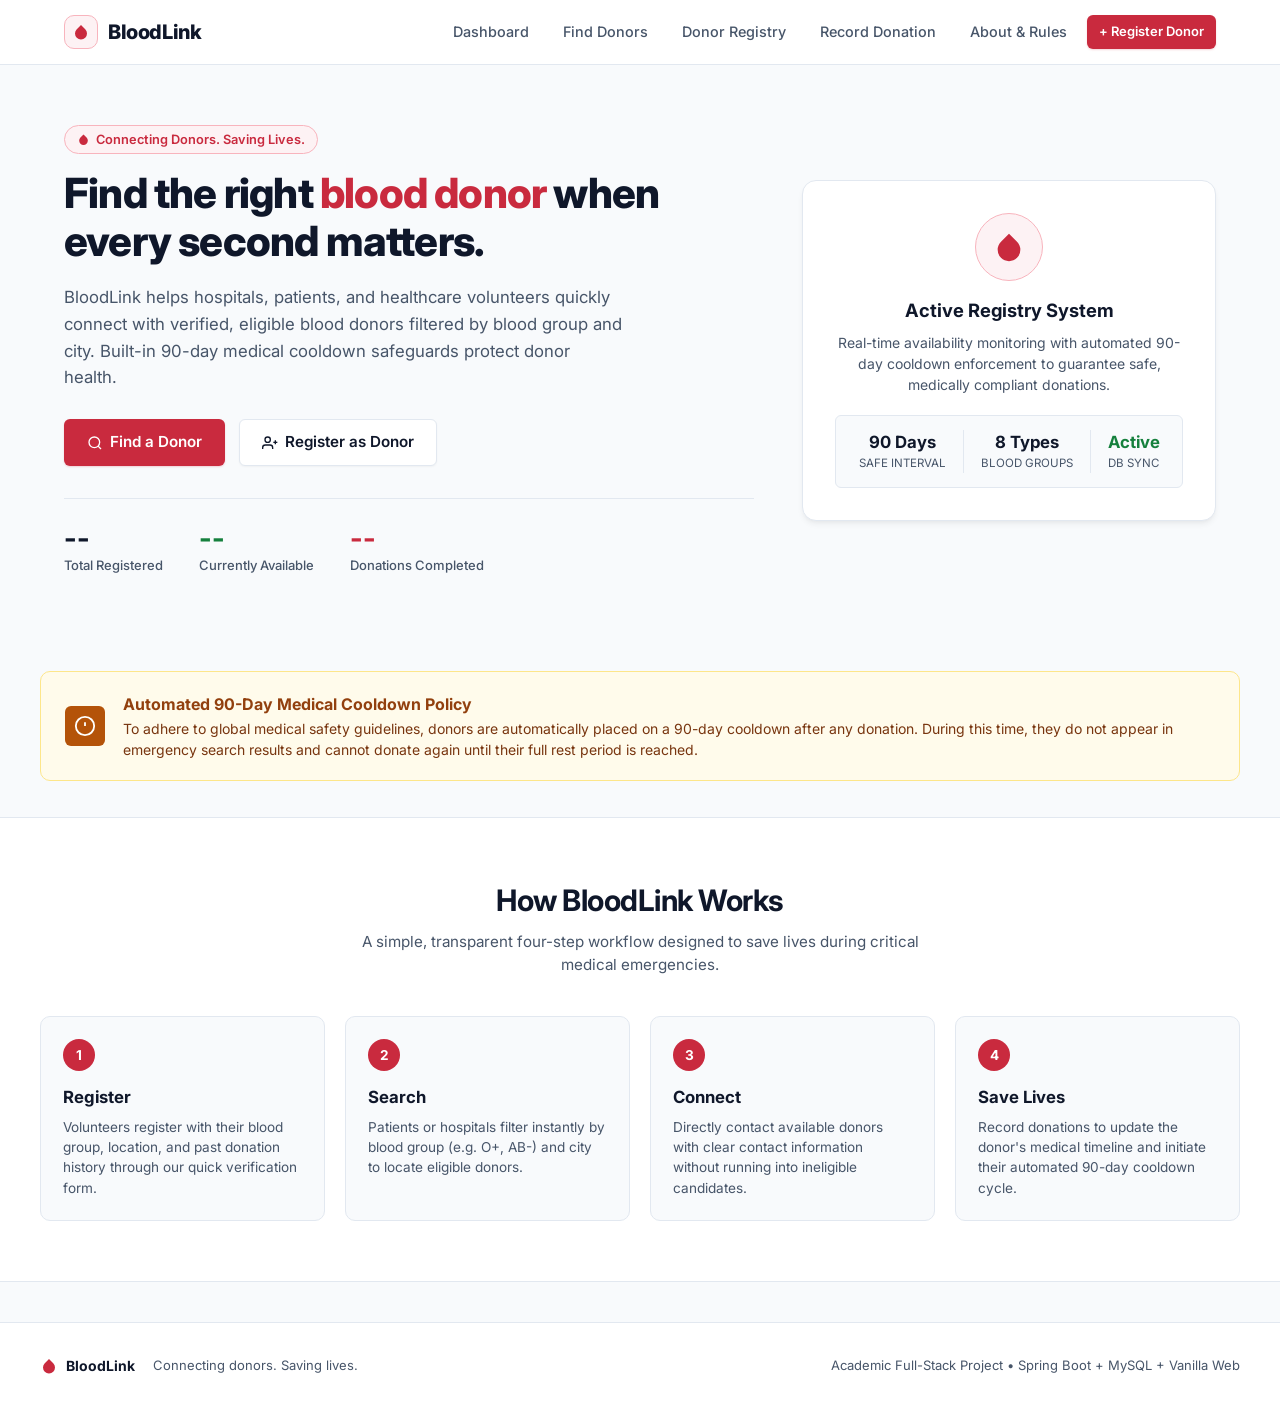
==== src/main/resources/static/index.html @ 557bdc2e "Initial BloodLink application" ====
<!DOCTYPE html>
<html lang="en">
<head>
    <meta charset="UTF-8">
    <meta name="viewport" content="width=device-width, initial-scale=1.0">
    <title>BloodLink — Blood Donor Registry and Search</title>
    <link rel="stylesheet" href="css/style.css">
    <link rel="icon" href="data:image/svg+xml,<svg xmlns='http://www.w3.org/2000/svg' viewBox='0 0 24 24' fill='%23C92A3E'><path d='M12 2.69l5.66 5.66a8 8 0 1 1-11.31 0z'/></svg>">
</head>
<body>

    <!-- Header Navigation -->
    <header class="site-header">
        <div class="site-nav">
            <a href="index.html" class="brand-logo" id="homeLink">
                <div class="brand-icon">
                    <svg viewBox="0 0 24 24"><path d="M12 2.69l5.66 5.66a8 8 0 1 1-11.31 0z"/></svg>
                </div>
                <span>BloodLink</span>
            </a>

            <ul class="nav-links">
                <li><a href="dashboard.html" class="nav-link">Dashboard</a></li>
                <li><a href="search.html" class="nav-link">Find Donors</a></li>
                <li><a href="donors.html" class="nav-link">Donor Registry</a></li>
                <li><a href="donations.html" class="nav-link">Record Donation</a></li>
                <li><a href="about.html" class="nav-link">About &amp; Rules</a></li>
                <li><a href="register-donor.html" class="btn btn-primary btn-sm">+ Register Donor</a></li>
            </ul>
        </div>
    </header>

    <!-- Hero Section -->
    <main>
        <section class="hero-section">
            <div class="hero-content">
                <div class="hero-tag">
                    <svg width="13" height="13" viewBox="0 0 24 24" fill="currentColor"><path d="M12 2.69l5.66 5.66a8 8 0 1 1-11.31 0z"/></svg>
                    Connecting Donors. Saving Lives.
                </div>
                <h1 class="hero-title">
                    Find the right <span>blood donor</span> when every second matters.
                </h1>
                <p class="hero-subtitle">
                    BloodLink helps hospitals, patients, and healthcare volunteers quickly connect with verified, eligible blood donors filtered by blood group and city. Built-in 90-day medical cooldown safeguards protect donor health.
                </p>
                <div class="hero-cta">
                    <a href="search.html" class="btn btn-primary btn-lg" id="heroSearchBtn">
                        <svg width="16" height="16" viewBox="0 0 24 24" fill="none" stroke="currentColor" stroke-width="2"><circle cx="11" cy="11" r="8"/><line x1="21" y1="21" x2="16.65" y2="16.65"/></svg>
                        Find a Donor
                    </a>
                    <a href="register-donor.html" class="btn btn-secondary btn-lg" id="heroRegisterBtn">
                        <svg width="16" height="16" viewBox="0 0 24 24" fill="none" stroke="currentColor" stroke-width="2"><path d="M16 21v-2a4 4 0 00-4-4H5a4 4 0 00-4 4v2"/><circle cx="8.5" cy="7" r="4"/><line x1="20" y1="8" x2="20" y2="14"/><line x1="23" y1="11" x2="17" y2="11"/></svg>
                        Register as Donor
                    </a>
                </div>

                <!-- Live Metrics fetched from backend -->
                <div class="hero-metrics">
                    <div class="hero-metric-item">
                        <h4 id="heroTotalDonors">--</h4>
                        <p>Total Registered</p>
                    </div>
                    <div class="hero-metric-item">
                        <h4 id="heroAvailableDonors" style="color: var(--success);">--</h4>
                        <p>Currently Available</p>
                    </div>
                    <div class="hero-metric-item">
                        <h4 id="heroTotalDonations" style="color: var(--primary);">--</h4>
                        <p>Donations Completed</p>
                    </div>
                </div>
            </div>

            <div class="hero-visual">
                <div class="hero-visual-icon">
                    <svg viewBox="0 0 24 24"><path d="M12 2.69l5.66 5.66a8 8 0 1 1-11.31 0z"/></svg>
                </div>
                <h3>Active Registry System</h3>
                <p>Real-time availability monitoring with automated 90-day cooldown enforcement to guarantee safe, medically compliant donations.</p>
                <div style="margin-top: 20px; padding: 14px; background: var(--bg); border-radius: var(--radius-sm); border: 1px solid var(--border); display: flex; justify-content: space-around;">
                    <div>
                        <div style="font-weight: 700; color: var(--dark); font-size: 1.05rem;">90 Days</div>
                        <div style="font-size: 0.72rem; color: var(--text-secondary); text-transform: uppercase;">Safe Interval</div>
                    </div>
                    <div style="border-right: 1px solid var(--border);"></div>
                    <div>
                        <div style="font-weight: 700; color: var(--dark); font-size: 1.05rem;">8 Types</div>
                        <div style="font-size: 0.72rem; color: var(--text-secondary); text-transform: uppercase;">Blood Groups</div>
                    </div>
                    <div style="border-right: 1px solid var(--border);"></div>
                    <div>
                        <div style="font-weight: 700; color: var(--success); font-size: 1.05rem;">Active</div>
                        <div style="font-size: 0.72rem; color: var(--text-secondary); text-transform: uppercase;">DB Sync</div>
                    </div>
                </div>
            </div>
        </section>

        <!-- 90-Day Medical Rule Info Banner -->
        <section style="padding: 0 24px;">
            <div class="rule-banner">
                <div class="rule-banner-icon">
                    <svg width="22" height="22" viewBox="0 0 24 24" fill="none" stroke="currentColor" stroke-width="2"><circle cx="12" cy="12" r="10"/><line x1="12" y1="8" x2="12" y2="12"/><line x1="12" y1="16" x2="12.01" y2="16"/></svg>
                </div>
                <div class="rule-banner-content">
                    <h4>Automated 90-Day Medical Cooldown Policy</h4>
                    <p>To adhere to global medical safety guidelines, donors are automatically placed on a 90-day cooldown after any donation. During this time, they do not appear in emergency search results and cannot donate again until their full rest period is reached.</p>
                </div>
            </div>
        </section>

        <!-- How BloodLink Works Section -->
        <section class="features-section">
            <div class="section-container">
                <div class="section-header">
                    <h2 class="section-title">How BloodLink Works</h2>
                    <p class="section-subtitle">A simple, transparent four-step workflow designed to save lives during critical medical emergencies.</p>
                </div>

                <div class="steps-grid">
                    <div class="step-card">
                        <div class="step-number">1</div>
                        <h3>Register</h3>
                        <p>Volunteers register with their blood group, location, and past donation history through our quick verification form.</p>
                    </div>

                    <div class="step-card">
                        <div class="step-number">2</div>
                        <h3>Search</h3>
                        <p>Patients or hospitals filter instantly by blood group (e.g. O+, AB-) and city to locate eligible donors.</p>
                    </div>

                    <div class="step-card">
                        <div class="step-number">3</div>
                        <h3>Connect</h3>
                        <p>Directly contact available donors with clear contact information without running into ineligible candidates.</p>
                    </div>

                    <div class="step-card">
                        <div class="step-number">4</div>
                        <h3>Save Lives</h3>
                        <p>Record donations to update the donor's medical timeline and initiate their automated 90-day cooldown cycle.</p>
                    </div>
                </div>
            </div>
        </section>
    </main>

    <!-- Footer -->
    <footer style="background-color: var(--card-bg); border-top: 1px solid var(--border); padding: 32px 24px; text-align: center; margin-top: 40px;">
        <div style="max-width: 1200px; margin: 0 auto; display: flex; justify-content: space-between; align-items: center; flex-wrap: wrap; gap: 16px;">
            <div style="display: flex; align-items: center; gap: 8px; font-weight: 700;">
                <svg width="18" height="18" viewBox="0 0 24 24" fill="#C92A3E"><path d="M12 2.69l5.66 5.66a8 8 0 1 1-11.31 0z"/></svg>
                <span>BloodLink</span>
                <span style="font-size: 0.8125rem; font-weight: 400; color: var(--text-secondary); margin-left: 10px;">Connecting donors. Saving lives.</span>
            </div>
            <div style="font-size: 0.8125rem; color: var(--text-secondary);">
                Academic Full-Stack Project &bull; Spring Boot + MySQL + Vanilla Web
            </div>
        </div>
    </footer>

    <script src="js/api.js"></script>
    <script>
        // Fetch quick hero metrics
        document.addEventListener('DOMContentLoaded', async () => {
            try {
                const stats = await fetchJson('/api/dashboard');
                document.getElementById('heroTotalDonors').textContent = stats.totalDonors ?? 0;
                document.getElementById('heroAvailableDonors').textContent = stats.availableDonors ?? 0;
                document.getElementById('heroTotalDonations').textContent = stats.totalDonations ?? 0;
            } catch (e) {
                console.warn('Could not load hero stats:', e);
            }
        });
    </script>
</body>
</html>
---- src/main/resources/static/css/style.css ----
/* ==========================================================================
   BloodLink — Modern Healthcare Design System
   Manual Developer Craft: Clean, High Contrast, Responsive, Accessible
   ========================================================================== */

@import url('https://fonts.googleapis.com/css2?family=Inter:wght@400;500;600;700;800&display=swap');

:root {
    /* Brand & Clinical Colors */
    --primary: #C92A3E;
    --primary-hover: #AF1F31;
    --primary-light: #FDF2F4;
    --primary-subtle: #FCE7EB;
    --primary-border: #F8B4BD;

    /* Neutrals */
    --dark: #0F172A;
    --dark-surface: #1E293B;
    --text-primary: #0F172A;
    --text-secondary: #475569;
    --text-muted: #94A3B8;

    /* Backgrounds & Surfaces */
    --bg: #F8FAFC;
    --card-bg: #FFFFFF;
    --border: #E2E8F0;
    --border-light: #F1F5F9;

    /* Medical Status Indicators */
    --success: #15803D;
    --success-light: #F0FDF4;
    --success-border: #BBF7D0;

    --warning: #B45309;
    --warning-light: #FFFBEB;
    --warning-border: #FDE68A;

    --danger: #DC2626;
    --danger-light: #FEF2F2;
    --danger-border: #FECACA;

    --info: #1D4ED8;
    --info-light: #EFF6FF;

    /* Metrics & Geometry */
    --radius-sm: 6px;
    --radius-md: 10px;
    --radius-lg: 14px;
    --radius-full: 9999px;

    --shadow-sm: 0 1px 2px 0 rgba(0, 0, 0, 0.04);
    --shadow-md: 0 4px 6px -1px rgba(0, 0, 0, 0.06), 0 2px 4px -2px rgba(0, 0, 0, 0.04);
    --shadow-lg: 0 10px 15px -3px rgba(0, 0, 0, 0.08), 0 4px 6px -4px rgba(0, 0, 0, 0.04);

    --sidebar-width: 250px;
    --header-height: 64px;
    --transition: all 0.18s cubic-bezier(0.4, 0, 0.2, 1);
}

/* Reset & Base Rules */
*, *::before, *::after {
    box-sizing: border-box;
    margin: 0;
    padding: 0;
}

body {
    font-family: 'Inter', -apple-system, BlinkMacSystemFont, "Segoe UI", Roboto, sans-serif;
    background-color: var(--bg);
    color: var(--text-primary);
    line-height: 1.5;
    -webkit-font-smoothing: antialiased;
    font-size: 14px;
}

a {
    color: inherit;
    text-decoration: none;
}

button, input, select, textarea {
    font-family: inherit;
}

/* ==========================================================================
   Public Header & Navigation
   ========================================================================== */
.site-header {
    background-color: var(--card-bg);
    border-bottom: 1px solid var(--border);
    position: sticky;
    top: 0;
    z-index: 100;
}

.site-nav {
    max-width: 1200px;
    margin: 0 auto;
    padding: 0 24px;
    height: var(--header-height);
    display: flex;
    align-items: center;
    justify-content: space-between;
}

.brand-logo {
    display: flex;
    align-items: center;
    gap: 10px;
    font-size: 1.25rem;
    font-weight: 800;
    color: var(--dark);
    letter-spacing: -0.4px;
}

.brand-icon {
    width: 34px;
    height: 34px;
    display: flex;
    align-items: center;
    justify-content: center;
    background-color: var(--primary-light);
    color: var(--primary);
    border-radius: var(--radius-md);
    border: 1px solid var(--primary-border);
}

.brand-icon svg {
    width: 18px;
    height: 18px;
    fill: currentColor;
}

.nav-links {
    display: flex;
    align-items: center;
    gap: 6px;
    list-style: none;
}

.nav-link {
    padding: 7px 14px;
    font-weight: 500;
    font-size: 0.9rem;
    color: var(--text-secondary);
    border-radius: var(--radius-sm);
    transition: var(--transition);
}

.nav-link:hover {
    color: var(--primary);
    background-color: var(--primary-light);
}

.nav-link.active {
    color: var(--primary);
    background-color: var(--primary-light);
    font-weight: 600;
}

/* ==========================================================================
   Button System
   ========================================================================== */
.btn {
    display: inline-flex;
    align-items: center;
    justify-content: center;
    gap: 7px;
    padding: 8px 16px;
    font-size: 0.875rem;
    font-weight: 600;
    border-radius: var(--radius-sm);
    border: 1px solid transparent;
    cursor: pointer;
    transition: var(--transition);
    text-align: center;
    white-space: nowrap;
    text-decoration: none;
}

.btn-primary {
    background-color: var(--primary);
    color: #ffffff;
    box-shadow: 0 1px 2px rgba(201, 42, 62, 0.2);
}

.btn-primary:hover {
    background-color: var(--primary-hover);
    box-shadow: 0 2px 4px rgba(201, 42, 62, 0.3);
}

.btn-secondary {
    background-color: #ffffff;
    color: var(--text-primary);
    border: 1px solid var(--border);
    box-shadow: var(--shadow-sm);
}

.btn-secondary:hover {
    background-color: var(--border-light);
    border-color: #CBD5E1;
}

.btn-danger {
    background-color: #ffffff;
    color: var(--danger);
    border: 1px solid var(--danger-border);
}

.btn-danger:hover {
    background-color: var(--danger-light);
    border-color: var(--danger);
}

.btn-sm {
    padding: 6px 11px;
    font-size: 0.8125rem;
}

.btn-lg {
    padding: 11px 22px;
    font-size: 0.95rem;
}

.btn:disabled {
    opacity: 0.5;
    cursor: not-allowed;
    pointer-events: none;
}

/* ==========================================================================
   Landing Page (Hero & Features)
   ========================================================================== */
.hero-section {
    padding: 60px 24px;
    max-width: 1200px;
    margin: 0 auto;
    display: grid;
    grid-template-columns: 1.25fr 0.75fr;
    gap: 48px;
    align-items: center;
}

.hero-tag {
    display: inline-flex;
    align-items: center;
    gap: 6px;
    padding: 4px 12px;
    background-color: var(--primary-light);
    color: var(--primary);
    border: 1px solid var(--primary-border);
    border-radius: var(--radius-full);
    font-size: 0.8rem;
    font-weight: 600;
    margin-bottom: 16px;
}

.hero-title {
    font-size: 2.6rem;
    font-weight: 800;
    color: var(--dark);
    line-height: 1.15;
    letter-spacing: -0.8px;
    margin-bottom: 18px;
}

.hero-title span {
    color: var(--primary);
}

.hero-subtitle {
    font-size: 1.05rem;
    color: var(--text-secondary);
    line-height: 1.6;
    margin-bottom: 28px;
    max-width: 560px;
}

.hero-cta {
    display: flex;
    gap: 14px;
    flex-wrap: wrap;
    margin-bottom: 32px;
}

.hero-metrics {
    display: flex;
    gap: 36px;
    padding-top: 24px;
    border-top: 1px solid var(--border);
}

.hero-metric-item h4 {
    font-size: 1.75rem;
    font-weight: 700;
    color: var(--dark);
    line-height: 1.1;
}

.hero-metric-item p {
    font-size: 0.8125rem;
    color: var(--text-secondary);
    font-weight: 500;
    margin-top: 2px;
}

.hero-visual {
    background-color: #ffffff;
    border: 1px solid var(--border);
    border-radius: var(--radius-lg);
    padding: 32px;
    box-shadow: var(--shadow-md);
    text-align: center;
}

.hero-visual-icon {
    width: 68px;
    height: 68px;
    background-color: var(--primary-light);
    color: var(--primary);
    border: 1px solid var(--primary-border);
    border-radius: 50%;
    display: flex;
    align-items: center;
    justify-content: center;
    margin: 0 auto 16px;
}

.hero-visual-icon svg {
    width: 34px;
    height: 34px;
    fill: currentColor;
}

.hero-visual h3 {
    font-size: 1.15rem;
    font-weight: 700;
    color: var(--dark);
    margin-bottom: 8px;
}

.hero-visual p {
    font-size: 0.875rem;
    color: var(--text-secondary);
    line-height: 1.5;
}

/* Steps Grid */
.features-section {
    background-color: #ffffff;
    border-top: 1px solid var(--border);
    border-bottom: 1px solid var(--border);
    padding: 60px 24px;
}

.section-container {
    max-width: 1200px;
    margin: 0 auto;
}

.section-header {
    text-align: center;
    margin-bottom: 40px;
}

.section-title {
    font-size: 1.85rem;
    font-weight: 700;
    color: var(--dark);
    letter-spacing: -0.5px;
    margin-bottom: 8px;
}

.section-subtitle {
    font-size: 0.95rem;
    color: var(--text-secondary);
    max-width: 580px;
    margin: 0 auto;
}

.steps-grid {
    display: grid;
    grid-template-columns: repeat(4, 1fr);
    gap: 20px;
}

.step-card {
    background-color: var(--bg);
    border: 1px solid var(--border);
    border-radius: var(--radius-md);
    padding: 22px;
    transition: var(--transition);
}

.step-card:hover {
    border-color: #CBD5E1;
    background-color: #ffffff;
    box-shadow: var(--shadow-sm);
}

.step-number {
    width: 32px;
    height: 32px;
    background-color: var(--primary);
    color: #ffffff;
    border-radius: 50%;
    display: flex;
    align-items: center;
    justify-content: center;
    font-weight: 700;
    font-size: 0.85rem;
    margin-bottom: 14px;
}

.step-card h3 {
    font-size: 1.05rem;
    font-weight: 700;
    color: var(--dark);
    margin-bottom: 6px;
}

.step-card p {
    font-size: 0.85rem;
    color: var(--text-secondary);
    line-height: 1.5;
}

/* Callout Banner */
.rule-banner {
    background-color: var(--warning-light);
    border: 1px solid var(--warning-border);
    border-radius: var(--radius-md);
    padding: 20px 24px;
    margin: 36px auto;
    max-width: 1200px;
    display: flex;
    align-items: center;
    gap: 18px;
}

.rule-banner-icon {
    width: 40px;
    height: 40px;
    background-color: var(--warning);
    color: #ffffff;
    border-radius: var(--radius-sm);
    display: flex;
    align-items: center;
    justify-content: center;
    flex-shrink: 0;
}

.rule-banner-content h4 {
    color: #92400E;
    font-size: 1rem;
    font-weight: 700;
    margin-bottom: 2px;
}

.rule-banner-content p {
    color: #78350F;
    font-size: 0.875rem;
    line-height: 1.5;
}

/* ==========================================================================
   Internal App Layout (Fixed Sidebar + Topbar + Content)
   ========================================================================== */
.app-layout {
    display: flex;
    min-height: 100vh;
}

.sidebar {
    width: var(--sidebar-width);
    background-color: #ffffff;
    border-right: 1px solid var(--border);
    display: flex;
    flex-direction: column;
    position: fixed;
    top: 0;
    bottom: 0;
    left: 0;
    z-index: 90;
    transition: var(--transition);
}

.sidebar-header {
    height: var(--header-height);
    padding: 0 18px;
    display: flex;
    align-items: center;
    justify-content: space-between;
    border-bottom: 1px solid var(--border);
}

.sidebar-brand-badge {
    font-size: 0.68rem;
    font-weight: 700;
    padding: 2px 6px;
    background-color: var(--border-light);
    color: var(--text-secondary);
    border-radius: var(--radius-sm);
    text-transform: uppercase;
}

.sidebar-nav {
    padding: 16px 10px;
    flex: 1;
    overflow-y: auto;
    list-style: none;
    display: flex;
    flex-direction: column;
    gap: 4px;
}

.sidebar-section-label {
    padding: 8px 12px 4px;
    font-size: 0.72rem;
    font-weight: 700;
    text-transform: uppercase;
    letter-spacing: 0.6px;
    color: var(--text-muted);
}

.sidebar-link {
    display: flex;
    align-items: center;
    gap: 10px;
    padding: 9px 12px;
    font-size: 0.875rem;
    font-weight: 500;
    color: var(--text-secondary);
    border-radius: var(--radius-sm);
    transition: var(--transition);
}

.sidebar-link svg {
    width: 17px;
    height: 17px;
    stroke: currentColor;
    stroke-width: 2;
    fill: none;
    flex-shrink: 0;
}

.sidebar-link:hover {
    color: var(--dark);
    background-color: var(--border-light);
}

.sidebar-link.active {
    color: var(--primary);
    background-color: var(--primary-light);
    font-weight: 600;
}

.sidebar-footer {
    padding: 14px 18px;
    border-top: 1px solid var(--border);
    background-color: #FAFAFA;
}

.system-status {
    display: flex;
    align-items: center;
    gap: 8px;
    font-size: 0.78rem;
    font-weight: 500;
    color: var(--text-secondary);
}

.status-dot {
    width: 8px;
    height: 8px;
    background-color: var(--success);
    border-radius: 50%;
    box-shadow: 0 0 0 2px var(--success-border);
}

.main-content {
    margin-left: var(--sidebar-width);
    flex: 1;
    padding: 26px 36px 60px;
    max-width: 1320px;
}

.top-bar {
    display: flex;
    align-items: center;
    justify-content: space-between;
    margin-bottom: 24px;
    flex-wrap: wrap;
    gap: 16px;
}

.page-title h1 {
    font-size: 1.5rem;
    font-weight: 700;
    color: var(--dark);
    letter-spacing: -0.4px;
}

.page-title p {
    font-size: 0.85rem;
    color: var(--text-secondary);
    margin-top: 2px;
}

/* ==========================================================================
   Stat Metric Cards
   ========================================================================== */
.stats-grid {
    display: grid;
    grid-template-columns: repeat(auto-fit, minmax(220px, 1fr));
    gap: 18px;
    margin-bottom: 24px;
}

.stat-card {
    background-color: var(--card-bg);
    border: 1px solid var(--border);
    border-radius: var(--radius-md);
    padding: 18px 20px;
    box-shadow: var(--shadow-sm);
    display: flex;
    align-items: center;
    gap: 16px;
    transition: var(--transition);
}

.stat-card:hover {
    border-color: #CBD5E1;
    box-shadow: var(--shadow-md);
}

.stat-icon {
    width: 44px;
    height: 44px;
    border-radius: var(--radius-sm);
    display: flex;
    align-items: center;
    justify-content: center;
    flex-shrink: 0;
}

.stat-icon svg {
    width: 22px;
    height: 22px;
    stroke: currentColor;
    stroke-width: 2;
    fill: none;
}

.stat-icon.red {
    background-color: var(--primary-light);
    color: var(--primary);
    border: 1px solid var(--primary-border);
}

.stat-icon.green {
    background-color: var(--success-light);
    color: var(--success);
    border: 1px solid var(--success-border);
}

.stat-icon.amber {
    background-color: var(--warning-light);
    color: var(--warning);
    border: 1px solid var(--warning-border);
}

.stat-icon.blue {
    background-color: var(--info-light);
    color: var(--info);
    border: 1px solid #BFDBFE;
}

.stat-details h3 {
    font-size: 1.7rem;
    font-weight: 700;
    color: var(--dark);
    line-height: 1.1;
}

.stat-details p {
    font-size: 0.8125rem;
    color: var(--text-secondary);
    font-weight: 500;
    margin-top: 3px;
}

/* ==========================================================================
   Card Container & Dashboard Grid
   ========================================================================== */
.dashboard-grid {
    display: grid;
    grid-template-columns: 1.1fr 0.9fr;
    gap: 20px;
    margin-bottom: 24px;
}

.card {
    background-color: var(--card-bg);
    border: 1px solid var(--border);
    border-radius: var(--radius-md);
    box-shadow: var(--shadow-sm);
    overflow: hidden;
}

.card-header {
    padding: 15px 20px;
    border-bottom: 1px solid var(--border);
    display: flex;
    align-items: center;
    justify-content: space-between;
}

.card-header h2, .card-header h3 {
    font-size: 0.98rem;
    font-weight: 700;
    color: var(--dark);
}

.card-body {
    padding: 20px;
}

/* ==========================================================================
   Table Design
   ========================================================================== */
.table-container {
    overflow-x: auto;
    border: 1px solid var(--border);
    border-radius: var(--radius-md);
    background-color: var(--card-bg);
}

.table {
    width: 100%;
    border-collapse: collapse;
    font-size: 0.875rem;
    text-align: left;
}

.table th {
    background-color: #F8FAFC;
    padding: 10px 16px;
    font-weight: 600;
    color: var(--text-secondary);
    font-size: 0.78rem;
    text-transform: uppercase;
    letter-spacing: 0.5px;
    border-bottom: 1px solid var(--border);
}

.table td {
    padding: 12px 16px;
    border-bottom: 1px solid var(--border);
    color: var(--dark);
    vertical-align: middle;
}

.table tbody tr:last-child td {
    border-bottom: none;
}

.table tbody tr:hover {
    background-color: #F8FAFC;
}

/* ==========================================================================
   Badges (Status & Blood Group)
   ========================================================================== */
.badge {
    display: inline-flex;
    align-items: center;
    gap: 4px;
    padding: 3px 9px;
    border-radius: var(--radius-full);
    font-size: 0.75rem;
    font-weight: 600;
    letter-spacing: 0.2px;
}

.badge-available {
    background-color: var(--success-light);
    color: var(--success);
    border: 1px solid var(--success-border);
}

.badge-cooldown {
    background-color: var(--warning-light);
    color: var(--warning);
    border: 1px solid var(--warning-border);
}

.blood-badge {
    display: inline-flex;
    align-items: center;
    justify-content: center;
    min-width: 36px;
    height: 26px;
    padding: 0 7px;
    background-color: var(--primary-light);
    color: var(--primary);
    border: 1px solid var(--primary-border);
    border-radius: var(--radius-sm);
    font-weight: 700;
    font-size: 0.82rem;
}

/* ==========================================================================
   Form Components
   ========================================================================== */
.form-card {
    background-color: var(--card-bg);
    border: 1px solid var(--border);
    border-radius: var(--radius-md);
    padding: 26px 30px;
    box-shadow: var(--shadow-sm);
    max-width: 760px;
}

.form-section-title {
    font-size: 0.98rem;
    font-weight: 700;
    color: var(--dark);
    margin-bottom: 16px;
    padding-bottom: 8px;
    border-bottom: 1px solid var(--border-light);
    display: flex;
    align-items: center;
    gap: 8px;
}

.form-grid {
    display: grid;
    grid-template-columns: 1fr 1fr;
    gap: 18px;
    margin-bottom: 20px;
}

.form-group {
    display: flex;
    flex-direction: column;
    gap: 5px;
}

.form-group.full-width {
    grid-column: 1 / -1;
}

.form-label {
    font-size: 0.8125rem;
    font-weight: 600;
    color: var(--dark);
}

.form-label .required {
    color: var(--primary);
    margin-left: 2px;
}

.form-control, .form-select {
    height: 40px;
    padding: 8px 12px;
    font-size: 0.875rem;
    border: 1px solid var(--border);
    border-radius: var(--radius-sm);
    background-color: #ffffff;
    color: var(--dark);
    outline: none;
    transition: var(--transition);
}

.form-control:focus, .form-select:focus {
    border-color: var(--primary);
    box-shadow: 0 0 0 3px rgba(201, 42, 62, 0.1);
}

.form-control.error, .form-select.error {
    border-color: var(--danger);
    background-color: #FFFDFD;
}

.form-error {
    font-size: 0.75rem;
    color: var(--danger);
    min-height: 16px;
}

.form-hint {
    font-size: 0.75rem;
    color: var(--text-muted);
    line-height: 1.4;
}

/* Filter Bar */
.filter-bar {
    background-color: var(--card-bg);
    border: 1px solid var(--border);
    border-radius: var(--radius-md);
    padding: 16px 20px;
    margin-bottom: 20px;
    display: flex;
    gap: 14px;
    flex-wrap: wrap;
    align-items: flex-end;
}

.filter-bar .form-group {
    flex: 1;
    min-width: 170px;
}

/* ==========================================================================
   Donor Cards (Emergency Search)
   ========================================================================== */
.donor-cards-grid {
    display: grid;
    grid-template-columns: repeat(auto-fill, minmax(290px, 1fr));
    gap: 18px;
}

.donor-card {
    background-color: var(--card-bg);
    border: 1px solid var(--border);
    border-radius: var(--radius-md);
    padding: 18px 20px;
    box-shadow: var(--shadow-sm);
    transition: var(--transition);
    display: flex;
    flex-direction: column;
    justify-content: space-between;
}

.donor-card:hover {
    border-color: #CBD5E1;
    box-shadow: var(--shadow-md);
    transform: translateY(-1px);
}

.donor-card-top {
    display: flex;
    justify-content: space-between;
    align-items: flex-start;
    margin-bottom: 12px;
}

.donor-card-name {
    font-size: 1.05rem;
    font-weight: 700;
    color: var(--dark);
}

.donor-card-city {
    font-size: 0.8125rem;
    color: var(--text-secondary);
    display: flex;
    align-items: center;
    gap: 4px;
    margin-top: 2px;
}

.donor-meta-list {
    margin: 14px 0;
    display: flex;
    flex-direction: column;
    gap: 8px;
    font-size: 0.8125rem;
    color: var(--text-secondary);
}

.donor-meta-item {
    display: flex;
    justify-content: space-between;
    padding-bottom: 6px;
    border-bottom: 1px dashed var(--border-light);
}

.donor-meta-label {
    color: var(--text-muted);
}

.donor-meta-val {
    font-weight: 600;
    color: var(--dark);
}

/* ==========================================================================
   Empty States & Feedback
   ========================================================================== */
.empty-state {
    text-align: center;
    padding: 50px 24px;
    background-color: var(--card-bg);
    border: 1px dashed var(--border);
    border-radius: var(--radius-md);
}

.empty-icon {
    width: 56px;
    height: 56px;
    background-color: var(--bg);
    color: var(--text-muted);
    border-radius: 50%;
    display: flex;
    align-items: center;
    justify-content: center;
    margin: 0 auto 14px;
}

.empty-icon svg {
    width: 28px;
    height: 28px;
    stroke: currentColor;
    stroke-width: 1.5;
    fill: none;
}

.empty-state h3 {
    font-size: 1.05rem;
    font-weight: 700;
    color: var(--dark);
    margin-bottom: 6px;
}

.empty-state p {
    font-size: 0.85rem;
    color: var(--text-secondary);
    max-width: 420px;
    margin: 0 auto 18px;
    line-height: 1.5;
}

/* ==========================================================================
   Modals
   ========================================================================== */
.modal-backdrop {
    position: fixed;
    top: 0;
    left: 0;
    right: 0;
    bottom: 0;
    background-color: rgba(15, 23, 42, 0.45);
    backdrop-filter: blur(2px);
    display: flex;
    align-items: center;
    justify-content: center;
    z-index: 200;
    opacity: 0;
    visibility: hidden;
    transition: opacity 0.18s ease;
}

.modal-backdrop.open {
    opacity: 1;
    visibility: visible;
}

.modal {
    background-color: #ffffff;
    border-radius: var(--radius-md);
    width: 90%;
    max-width: 500px;
    box-shadow: var(--shadow-lg);
    overflow: hidden;
    transform: scale(0.96);
    transition: transform 0.18s ease;
}

.modal-backdrop.open .modal {
    transform: scale(1);
}

.modal-header {
    padding: 16px 20px;
    border-bottom: 1px solid var(--border);
    display: flex;
    align-items: center;
    justify-content: space-between;
}

.modal-header h3 {
    font-size: 1.05rem;
    font-weight: 700;
    color: var(--dark);
}

.modal-close {
    background: none;
    border: none;
    font-size: 1.3rem;
    color: var(--text-muted);
    cursor: pointer;
    line-height: 1;
}

.modal-close:hover {
    color: var(--dark);
}

.modal-body {
    padding: 20px;
}

.modal-footer {
    padding: 14px 20px;
    background-color: #FAFAFA;
    border-top: 1px solid var(--border);
    display: flex;
    justify-content: flex-end;
    gap: 10px;
}

/* ==========================================================================
   Toast Notifications
   ========================================================================== */
.toast-container {
    position: fixed;
    top: 20px;
    right: 20px;
    z-index: 9999;
    display: flex;
    flex-direction: column;
    gap: 8px;
    pointer-events: none;
}

.toast {
    pointer-events: auto;
    display: flex;
    align-items: center;
    gap: 10px;
    padding: 12px 18px;
    background-color: #ffffff;
    border-radius: var(--radius-sm);
    box-shadow: var(--shadow-lg);
    font-size: 0.85rem;
    color: var(--dark);
    min-width: 280px;
    max-width: 420px;
    border: 1px solid var(--border);
    border-left: 4px solid var(--primary);
    animation: slideInRight 0.25s ease;
}

.toast.toast-success {
    border-left-color: var(--success);
}

.toast.toast-error {
    border-left-color: var(--danger);
}

.toast.toast-warning {
    border-left-color: var(--warning);
}

@keyframes slideInRight {
    from {
        transform: translateX(100%);
        opacity: 0;
    }
    to {
        transform: translateX(0);
        opacity: 1;
    }
}

/* ==========================================================================
   Mobile Header & Responsive Breakpoints
   ========================================================================== */
.mobile-header {
    display: none;
    height: 56px;
    background-color: #ffffff;
    border-bottom: 1px solid var(--border);
    padding: 0 18px;
    align-items: center;
    justify-content: space-between;
    position: sticky;
    top: 0;
    z-index: 100;
}

.hamburger-btn {
    background: none;
    border: none;
    cursor: pointer;
    color: var(--dark);
    display: flex;
    align-items: center;
    justify-content: center;
}

.hamburger-btn svg {
    width: 22px;
    height: 22px;
    stroke: currentColor;
    stroke-width: 2;
}

@media (max-width: 900px) {
    .hero-section {
        grid-template-columns: 1fr;
        padding: 40px 20px;
        gap: 32px;
    }

    .hero-title {
        font-size: 2.1rem;
    }

    .steps-grid {
        grid-template-columns: 1fr 1fr;
    }

    .dashboard-grid {
        grid-template-columns: 1fr;
    }

    .form-grid {
        grid-template-columns: 1fr;
    }

    .mobile-header {
        display: flex;
    }

    .sidebar {
        transform: translateX(-100%);
        box-shadow: var(--shadow-lg);
    }

    .sidebar.open {
        transform: translateX(0);
    }

    .main-content {
        margin-left: 0;
        padding: 20px 16px;
    }
}

@media (max-width: 600px) {
    .steps-grid {
        grid-template-columns: 1fr;
    }

    .nav-links {
        display: none;
    }

    .stats-grid {
        grid-template-columns: 1fr;
    }

    .hero-metrics {
        flex-direction: column;
        gap: 16px;
    }
}
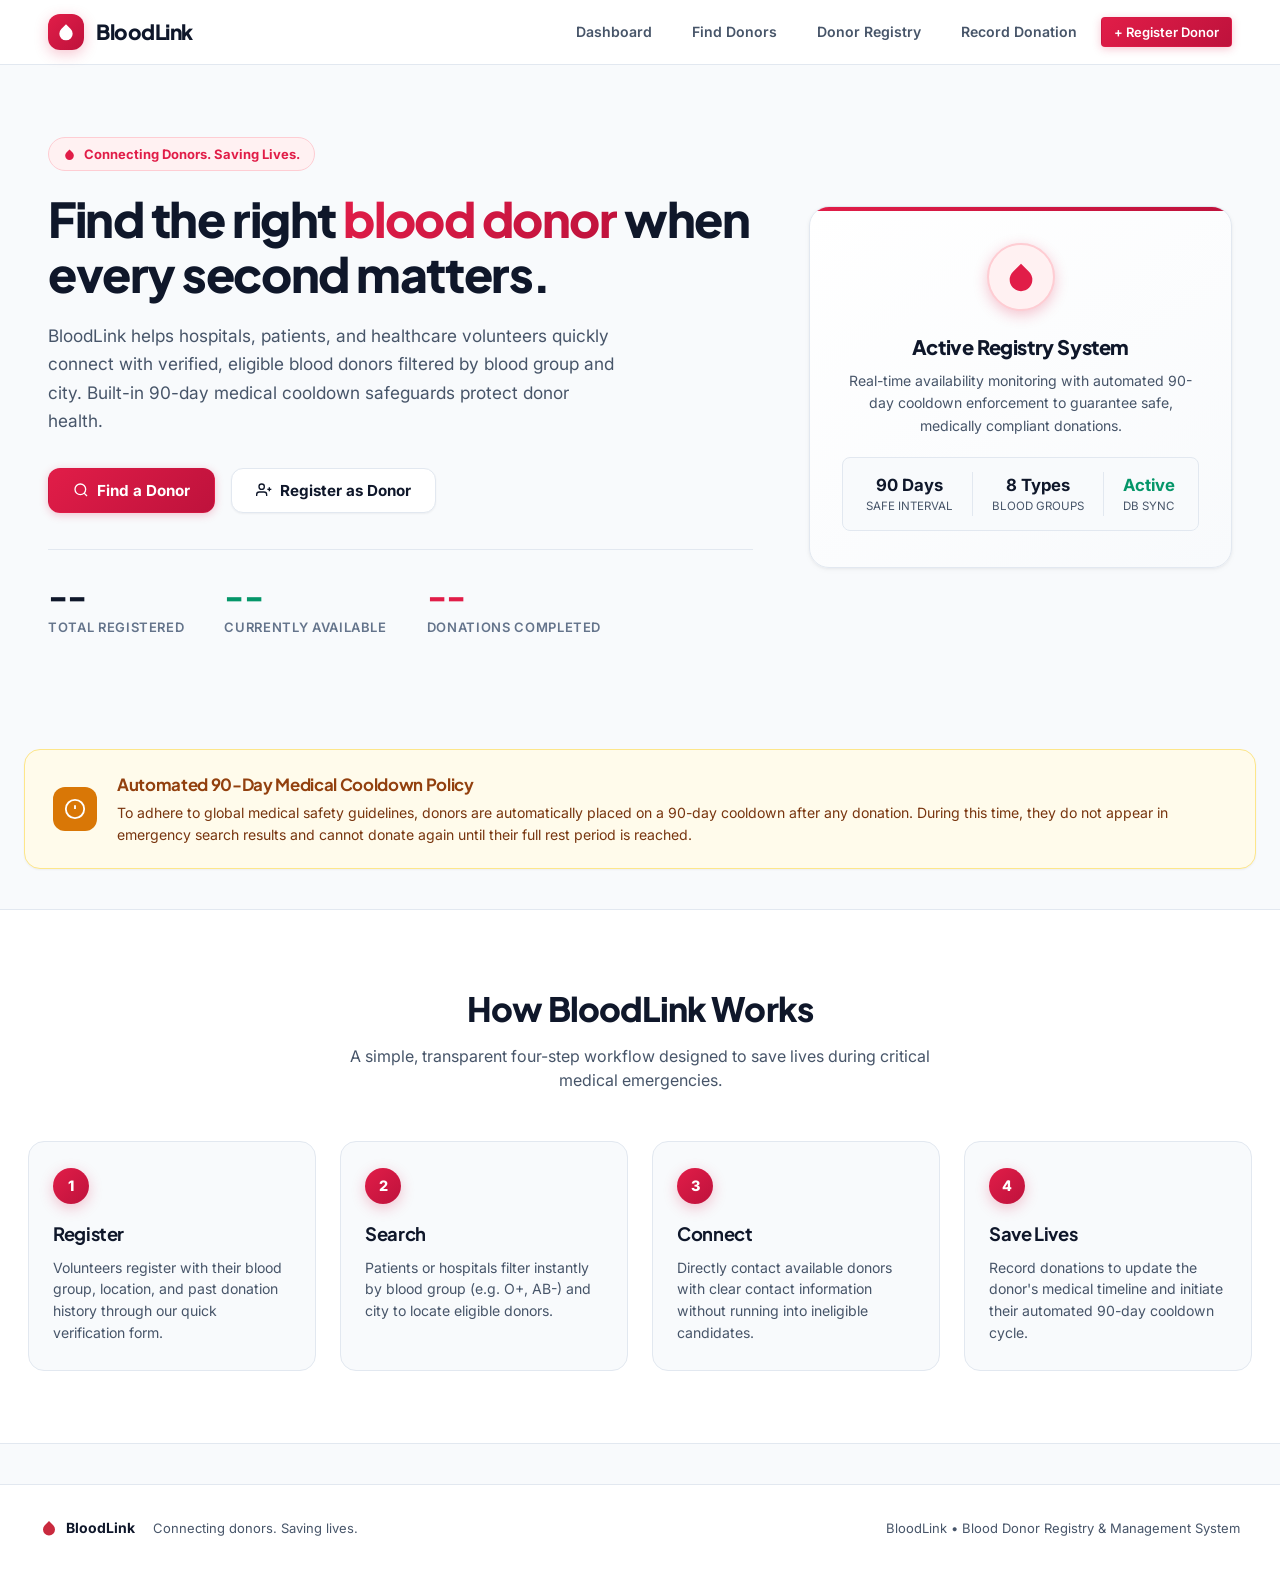
==== commit 03bb2ad4: "Enhance UI design across all pages and refine navigation" ====
--- a/src/main/resources/static/index.html
+++ b/src/main/resources/static/index.html
@@ -24,7 +24,6 @@
                 <li><a href="search.html" class="nav-link">Find Donors</a></li>
                 <li><a href="donors.html" class="nav-link">Donor Registry</a></li>
                 <li><a href="donations.html" class="nav-link">Record Donation</a></li>
-                <li><a href="about.html" class="nav-link">About &amp; Rules</a></li>
                 <li><a href="register-donor.html" class="btn btn-primary btn-sm">+ Register Donor</a></li>
             </ul>
         </div>
@@ -156,7 +155,7 @@
                 <span style="font-size: 0.8125rem; font-weight: 400; color: var(--text-secondary); margin-left: 10px;">Connecting donors. Saving lives.</span>
             </div>
             <div style="font-size: 0.8125rem; color: var(--text-secondary);">
-                Academic Full-Stack Project &bull; Spring Boot + MySQL + Vanilla Web
+                BloodLink &bull; Blood Donor Registry &amp; Management System
             </div>
         </div>
     </footer>
--- a/src/main/resources/static/css/style.css
+++ b/src/main/resources/static/css/style.css
@@ -1,24 +1,26 @@
 /* ==========================================================================
    BloodLink — Modern Healthcare Design System
-   Manual Developer Craft: Clean, High Contrast, Responsive, Accessible
+   World-Class Clinical & SaaS Aesthetics: Clean, High Contrast, Accessible
    ========================================================================== */
 
-@import url('https://fonts.googleapis.com/css2?family=Inter:wght@400;500;600;700;800&display=swap');
+@import url('https://fonts.googleapis.com/css2?family=Plus+Jakarta+Sans:wght@500;600;700;800&family=Inter:wght@400;500;600;700&family=JetBrains+Mono:wght@500;600&display=swap');
 
 :root {
     /* Brand & Clinical Colors */
-    --primary: #C92A3E;
-    --primary-hover: #AF1F31;
-    --primary-light: #FDF2F4;
-    --primary-subtle: #FCE7EB;
-    --primary-border: #F8B4BD;
-
-    /* Neutrals */
+    --primary: #E11D48;
+    --primary-hover: #BE123C;
+    --primary-light: #FFF1F2;
+    --primary-subtle: #FFE4E6;
+    --primary-border: #FECDD3;
+    --primary-gradient: linear-gradient(135deg, #E11D48 0%, #BE123C 100%);
+
+    /* Neutrals & Dark Navy Typography */
+    --navy: #0F172A;
     --dark: #0F172A;
     --dark-surface: #1E293B;
     --text-primary: #0F172A;
     --text-secondary: #475569;
-    --text-muted: #94A3B8;
+    --text-muted: #64748B;
 
     /* Backgrounds & Surfaces */
     --bg: #F8FAFC;
@@ -27,11 +29,13 @@
     --border-light: #F1F5F9;
 
     /* Medical Status Indicators */
-    --success: #15803D;
-    --success-light: #F0FDF4;
-    --success-border: #BBF7D0;
-
-    --warning: #B45309;
+    --success: #059669;
+    --success-hover: #047857;
+    --success-light: #ECFDF5;
+    --success-border: #A7F3D0;
+
+    --warning: #D97706;
+    --warning-hover: #B45309;
     --warning-light: #FFFBEB;
     --warning-border: #FDE68A;
 
@@ -39,22 +43,32 @@
     --danger-light: #FEF2F2;
     --danger-border: #FECACA;
 
-    --info: #1D4ED8;
+    --info: #2563EB;
     --info-light: #EFF6FF;
+    --info-border: #BFDBFE;
 
     /* Metrics & Geometry */
-    --radius-sm: 6px;
-    --radius-md: 10px;
-    --radius-lg: 14px;
+    --radius-xs: 4px;
+    --radius-sm: 8px;
+    --radius-md: 12px;
+    --radius-lg: 16px;
+    --radius-xl: 20px;
     --radius-full: 9999px;
 
-    --shadow-sm: 0 1px 2px 0 rgba(0, 0, 0, 0.04);
-    --shadow-md: 0 4px 6px -1px rgba(0, 0, 0, 0.06), 0 2px 4px -2px rgba(0, 0, 0, 0.04);
-    --shadow-lg: 0 10px 15px -3px rgba(0, 0, 0, 0.08), 0 4px 6px -4px rgba(0, 0, 0, 0.04);
-
-    --sidebar-width: 250px;
+    /* Modern Multi-Layered Shadows */
+    --shadow-xs: 0 1px 2px 0 rgba(15, 23, 42, 0.05);
+    --shadow-sm: 0 1px 3px 0 rgba(15, 23, 42, 0.07), 0 1px 2px -1px rgba(15, 23, 42, 0.04);
+    --shadow-card: 0 1px 3px 0 rgba(15, 23, 42, 0.05), 0 2px 6px 0 rgba(15, 23, 42, 0.03);
+    --shadow-hover: 0 10px 25px -5px rgba(15, 23, 42, 0.08), 0 8px 10px -6px rgba(15, 23, 42, 0.04);
+    --shadow-md: 0 4px 6px -1px rgba(15, 23, 42, 0.07), 0 2px 4px -2px rgba(15, 23, 42, 0.04);
+    --shadow-lg: 0 12px 28px -4px rgba(15, 23, 42, 0.12), 0 6px 12px -4px rgba(15, 23, 42, 0.06);
+    --shadow-glow-primary: 0 4px 14px 0 rgba(225, 29, 72, 0.25);
+    --shadow-glow-success: 0 4px 14px 0 rgba(5, 150, 105, 0.2);
+
+    --sidebar-width: 260px;
     --header-height: 64px;
-    --transition: all 0.18s cubic-bezier(0.4, 0, 0.2, 1);
+    --transition: all 0.2s cubic-bezier(0.4, 0, 0.2, 1);
+    --transition-smooth: all 0.3s cubic-bezier(0.16, 1, 0.3, 1);
 }
 
 /* Reset & Base Rules */
@@ -68,9 +82,20 @@
     font-family: 'Inter', -apple-system, BlinkMacSystemFont, "Segoe UI", Roboto, sans-serif;
     background-color: var(--bg);
     color: var(--text-primary);
-    line-height: 1.5;
+    line-height: 1.55;
     -webkit-font-smoothing: antialiased;
+    -moz-osx-font-smoothing: grayscale;
     font-size: 14px;
+}
+
+h1, h2, h3, h4, h5, h6 {
+    font-family: 'Plus Jakarta Sans', -apple-system, BlinkMacSystemFont, "Segoe UI", Roboto, sans-serif;
+    letter-spacing: -0.02em;
+    color: var(--navy);
+}
+
+code, kbd, samp, pre {
+    font-family: 'JetBrains Mono', monospace;
 }
 
 a {
@@ -83,20 +108,23 @@
 }
 
 /* ==========================================================================
-   Public Header & Navigation
+   Public Header & Navigation (Glassmorphic)
    ========================================================================== */
 .site-header {
-    background-color: var(--card-bg);
+    background-color: rgba(255, 255, 255, 0.9);
+    backdrop-filter: blur(12px);
+    -webkit-backdrop-filter: blur(12px);
     border-bottom: 1px solid var(--border);
     position: sticky;
     top: 0;
     z-index: 100;
+    transition: var(--transition);
 }
 
 .site-nav {
-    max-width: 1200px;
+    max-width: 1240px;
     margin: 0 auto;
-    padding: 0 24px;
+    padding: 0 28px;
     height: var(--header-height);
     display: flex;
     align-items: center;
@@ -106,42 +134,44 @@
 .brand-logo {
     display: flex;
     align-items: center;
-    gap: 10px;
-    font-size: 1.25rem;
+    gap: 12px;
+    font-size: 1.3rem;
     font-weight: 800;
     color: var(--dark);
-    letter-spacing: -0.4px;
+    letter-spacing: -0.5px;
+    font-family: 'Plus Jakarta Sans', sans-serif;
 }
 
 .brand-icon {
-    width: 34px;
-    height: 34px;
+    width: 36px;
+    height: 36px;
     display: flex;
     align-items: center;
     justify-content: center;
-    background-color: var(--primary-light);
-    color: var(--primary);
+    background: var(--primary-gradient);
+    color: #ffffff;
     border-radius: var(--radius-md);
-    border: 1px solid var(--primary-border);
+    box-shadow: var(--shadow-glow-primary);
+    flex-shrink: 0;
 }
 
 .brand-icon svg {
-    width: 18px;
-    height: 18px;
+    width: 20px;
+    height: 20px;
     fill: currentColor;
 }
 
 .nav-links {
     display: flex;
     align-items: center;
-    gap: 6px;
+    gap: 8px;
     list-style: none;
 }
 
 .nav-link {
-    padding: 7px 14px;
-    font-weight: 500;
-    font-size: 0.9rem;
+    padding: 8px 16px;
+    font-weight: 600;
+    font-size: 0.88rem;
     color: var(--text-secondary);
     border-radius: var(--radius-sm);
     transition: var(--transition);
@@ -155,7 +185,7 @@
 .nav-link.active {
     color: var(--primary);
     background-color: var(--primary-light);
-    font-weight: 600;
+    font-weight: 700;
 }
 
 /* ==========================================================================
@@ -165,8 +195,8 @@
     display: inline-flex;
     align-items: center;
     justify-content: center;
-    gap: 7px;
-    padding: 8px 16px;
+    gap: 8px;
+    padding: 9px 18px;
     font-size: 0.875rem;
     font-weight: 600;
     border-radius: var(--radius-sm);
@@ -176,29 +206,39 @@
     text-align: center;
     white-space: nowrap;
     text-decoration: none;
+    line-height: 1.25;
+}
+
+.btn:active {
+    transform: scale(0.98);
 }
 
 .btn-primary {
-    background-color: var(--primary);
+    background: var(--primary-gradient);
     color: #ffffff;
-    box-shadow: 0 1px 2px rgba(201, 42, 62, 0.2);
+    box-shadow: 0 2px 8px rgba(225, 29, 72, 0.25);
+    border: 1px solid rgba(225, 29, 72, 0.3);
 }
 
 .btn-primary:hover {
-    background-color: var(--primary-hover);
-    box-shadow: 0 2px 4px rgba(201, 42, 62, 0.3);
+    background: linear-gradient(135deg, #BE123C 0%, #9F1239 100%);
+    box-shadow: 0 4px 14px rgba(225, 29, 72, 0.35);
+    transform: translateY(-1px);
 }
 
 .btn-secondary {
     background-color: #ffffff;
     color: var(--text-primary);
     border: 1px solid var(--border);
+    box-shadow: var(--shadow-xs);
+}
+
+.btn-secondary:hover {
+    background-color: var(--bg);
+    border-color: #CBD5E1;
+    color: var(--navy);
+    transform: translateY(-1px);
     box-shadow: var(--shadow-sm);
-}
-
-.btn-secondary:hover {
-    background-color: var(--border-light);
-    border-color: #CBD5E1;
 }
 
 .btn-danger {
@@ -210,120 +250,144 @@
 .btn-danger:hover {
     background-color: var(--danger-light);
     border-color: var(--danger);
+    transform: translateY(-1px);
 }
 
 .btn-sm {
-    padding: 6px 11px;
+    padding: 6px 12px;
     font-size: 0.8125rem;
+    border-radius: var(--radius-xs);
 }
 
 .btn-lg {
-    padding: 11px 22px;
+    padding: 12px 24px;
     font-size: 0.95rem;
+    font-weight: 700;
+    border-radius: var(--radius-md);
 }
 
 .btn:disabled {
-    opacity: 0.5;
+    opacity: 0.55;
     cursor: not-allowed;
     pointer-events: none;
+    transform: none !important;
+    box-shadow: none !important;
 }
 
 /* ==========================================================================
    Landing Page (Hero & Features)
    ========================================================================== */
 .hero-section {
-    padding: 60px 24px;
-    max-width: 1200px;
+    padding: 72px 28px;
+    max-width: 1240px;
     margin: 0 auto;
     display: grid;
     grid-template-columns: 1.25fr 0.75fr;
-    gap: 48px;
+    gap: 56px;
     align-items: center;
 }
 
 .hero-tag {
     display: inline-flex;
     align-items: center;
-    gap: 6px;
-    padding: 4px 12px;
+    gap: 8px;
+    padding: 6px 14px;
     background-color: var(--primary-light);
     color: var(--primary);
     border: 1px solid var(--primary-border);
     border-radius: var(--radius-full);
-    font-size: 0.8rem;
-    font-weight: 600;
-    margin-bottom: 16px;
+    font-size: 0.8125rem;
+    font-weight: 700;
+    margin-bottom: 20px;
 }
 
 .hero-title {
-    font-size: 2.6rem;
+    font-size: 3rem;
     font-weight: 800;
-    color: var(--dark);
+    color: var(--navy);
     line-height: 1.15;
-    letter-spacing: -0.8px;
-    margin-bottom: 18px;
+    letter-spacing: -0.03em;
+    margin-bottom: 20px;
 }
 
 .hero-title span {
-    color: var(--primary);
+    background: var(--primary-gradient);
+    -webkit-background-clip: text;
+    -webkit-text-fill-color: transparent;
 }
 
 .hero-subtitle {
-    font-size: 1.05rem;
+    font-size: 1.08rem;
     color: var(--text-secondary);
-    line-height: 1.6;
-    margin-bottom: 28px;
-    max-width: 560px;
+    line-height: 1.65;
+    margin-bottom: 32px;
+    max-width: 580px;
 }
 
 .hero-cta {
     display: flex;
-    gap: 14px;
+    gap: 16px;
     flex-wrap: wrap;
-    margin-bottom: 32px;
+    margin-bottom: 36px;
 }
 
 .hero-metrics {
     display: flex;
-    gap: 36px;
-    padding-top: 24px;
+    gap: 40px;
+    padding-top: 28px;
     border-top: 1px solid var(--border);
 }
 
 .hero-metric-item h4 {
-    font-size: 1.75rem;
-    font-weight: 700;
-    color: var(--dark);
+    font-size: 2rem;
+    font-weight: 800;
+    color: var(--navy);
     line-height: 1.1;
+    font-variant-numeric: tabular-nums;
 }
 
 .hero-metric-item p {
     font-size: 0.8125rem;
-    color: var(--text-secondary);
-    font-weight: 500;
-    margin-top: 2px;
+    color: var(--text-muted);
+    font-weight: 600;
+    margin-top: 4px;
+    text-transform: uppercase;
+    letter-spacing: 0.05em;
 }
 
 .hero-visual {
-    background-color: #ffffff;
+    background: linear-gradient(145deg, #FFFFFF 0%, #F8FAFC 100%);
     border: 1px solid var(--border);
-    border-radius: var(--radius-lg);
-    padding: 32px;
-    box-shadow: var(--shadow-md);
+    border-radius: var(--radius-xl);
+    padding: 36px 32px;
+    box-shadow: var(--shadow-card);
     text-align: center;
+    position: relative;
+    overflow: hidden;
+}
+
+.hero-visual::before {
+    content: '';
+    position: absolute;
+    top: 0;
+    left: 0;
+    right: 0;
+    height: 4px;
+    background: var(--primary-gradient);
 }
 
 .hero-visual-icon {
     width: 68px;
     height: 68px;
-    background-color: var(--primary-light);
+    background: var(--primary-light);
     color: var(--primary);
-    border: 1px solid var(--primary-border);
     border-radius: 50%;
     display: flex;
     align-items: center;
     justify-content: center;
-    margin: 0 auto 16px;
+    margin: 0 auto 20px;
+    border: 2px solid var(--primary-border);
+    box-shadow: var(--shadow-glow-primary);
 }
 
 .hero-visual-icon svg {
@@ -333,16 +397,16 @@
 }
 
 .hero-visual h3 {
-    font-size: 1.15rem;
-    font-weight: 700;
-    color: var(--dark);
+    font-size: 1.25rem;
+    font-weight: 800;
+    color: var(--navy);
     margin-bottom: 8px;
 }
 
 .hero-visual p {
-    font-size: 0.875rem;
+    font-size: 0.88rem;
     color: var(--text-secondary);
-    line-height: 1.5;
+    line-height: 1.6;
 }
 
 /* Steps Grid */
@@ -350,100 +414,104 @@
     background-color: #ffffff;
     border-top: 1px solid var(--border);
     border-bottom: 1px solid var(--border);
-    padding: 60px 24px;
+    padding: 72px 28px;
 }
 
 .section-container {
-    max-width: 1200px;
+    max-width: 1240px;
     margin: 0 auto;
 }
 
 .section-header {
     text-align: center;
-    margin-bottom: 40px;
+    margin-bottom: 48px;
 }
 
 .section-title {
-    font-size: 1.85rem;
-    font-weight: 700;
-    color: var(--dark);
-    letter-spacing: -0.5px;
-    margin-bottom: 8px;
+    font-size: 2.1rem;
+    font-weight: 800;
+    color: var(--navy);
+    letter-spacing: -0.025em;
+    margin-bottom: 10px;
 }
 
 .section-subtitle {
-    font-size: 0.95rem;
+    font-size: 1rem;
     color: var(--text-secondary);
-    max-width: 580px;
+    max-width: 620px;
     margin: 0 auto;
 }
 
 .steps-grid {
     display: grid;
     grid-template-columns: repeat(4, 1fr);
-    gap: 20px;
+    gap: 24px;
 }
 
 .step-card {
     background-color: var(--bg);
     border: 1px solid var(--border);
-    border-radius: var(--radius-md);
-    padding: 22px;
-    transition: var(--transition);
+    border-radius: var(--radius-lg);
+    padding: 26px 24px;
+    transition: var(--transition-smooth);
+    position: relative;
 }
 
 .step-card:hover {
     border-color: #CBD5E1;
     background-color: #ffffff;
-    box-shadow: var(--shadow-sm);
+    box-shadow: var(--shadow-hover);
+    transform: translateY(-3px);
 }
 
 .step-number {
-    width: 32px;
-    height: 32px;
-    background-color: var(--primary);
+    width: 36px;
+    height: 36px;
+    background: var(--primary-gradient);
     color: #ffffff;
     border-radius: 50%;
     display: flex;
     align-items: center;
     justify-content: center;
+    font-weight: 800;
+    font-size: 0.9rem;
+    margin-bottom: 16px;
+    box-shadow: var(--shadow-glow-primary);
+}
+
+.step-card h3 {
+    font-size: 1.15rem;
     font-weight: 700;
-    font-size: 0.85rem;
-    margin-bottom: 14px;
-}
-
-.step-card h3 {
-    font-size: 1.05rem;
-    font-weight: 700;
-    color: var(--dark);
-    margin-bottom: 6px;
+    color: var(--navy);
+    margin-bottom: 8px;
 }
 
 .step-card p {
-    font-size: 0.85rem;
+    font-size: 0.88rem;
     color: var(--text-secondary);
-    line-height: 1.5;
+    line-height: 1.55;
 }
 
 /* Callout Banner */
 .rule-banner {
     background-color: var(--warning-light);
     border: 1px solid var(--warning-border);
-    border-radius: var(--radius-md);
-    padding: 20px 24px;
-    margin: 36px auto;
-    max-width: 1200px;
-    display: flex;
-    align-items: center;
-    gap: 18px;
+    border-radius: var(--radius-lg);
+    padding: 22px 28px;
+    margin: 40px auto;
+    max-width: 1240px;
+    display: flex;
+    align-items: center;
+    gap: 20px;
+    box-shadow: var(--shadow-xs);
 }
 
 .rule-banner-icon {
-    width: 40px;
-    height: 40px;
+    width: 44px;
+    height: 44px;
     background-color: var(--warning);
     color: #ffffff;
-    border-radius: var(--radius-sm);
+    border-radius: var(--radius-md);
     display: flex;
     align-items: center;
     justify-content: center;
@@ -452,15 +520,15 @@
 
 .rule-banner-content h4 {
     color: #92400E;
-    font-size: 1rem;
+    font-size: 1.05rem;
     font-weight: 700;
-    margin-bottom: 2px;
+    margin-bottom: 4px;
 }
 
 .rule-banner-content p {
     color: #78350F;
-    font-size: 0.875rem;
-    line-height: 1.5;
+    font-size: 0.88rem;
+    line-height: 1.55;
 }
 
 /* ==========================================================================
@@ -482,12 +550,12 @@
     bottom: 0;
     left: 0;
     z-index: 90;
-    transition: var(--transition);
+    transition: var(--transition-smooth);
 }
 
 .sidebar-header {
     height: var(--header-height);
-    padding: 0 18px;
+    padding: 0 20px;
     display: flex;
     align-items: center;
     justify-content: space-between;
@@ -497,114 +565,167 @@
 .sidebar-brand-badge {
     font-size: 0.68rem;
     font-weight: 700;
-    padding: 2px 6px;
+    padding: 3px 8px;
     background-color: var(--border-light);
     color: var(--text-secondary);
-    border-radius: var(--radius-sm);
+    border-radius: var(--radius-full);
     text-transform: uppercase;
+    letter-spacing: 0.05em;
+    border: 1px solid var(--border);
 }
 
 .sidebar-nav {
-    padding: 16px 10px;
+    padding: 20px 14px;
     flex: 1;
     overflow-y: auto;
     list-style: none;
     display: flex;
     flex-direction: column;
-    gap: 4px;
-}
-
-.sidebar-section-label {
-    padding: 8px 12px 4px;
-    font-size: 0.72rem;
-    font-weight: 700;
-    text-transform: uppercase;
-    letter-spacing: 0.6px;
-    color: var(--text-muted);
+    gap: 5px;
 }
 
 .sidebar-link {
     display: flex;
     align-items: center;
-    gap: 10px;
-    padding: 9px 12px;
-    font-size: 0.875rem;
-    font-weight: 500;
+    gap: 14px;
+    padding: 11px 16px;
+    font-size: 0.9rem;
+    font-weight: 600;
     color: var(--text-secondary);
     border-radius: var(--radius-sm);
     transition: var(--transition);
+    position: relative;
 }
 
 .sidebar-link svg {
-    width: 17px;
-    height: 17px;
+    width: 19px;
+    height: 19px;
     stroke: currentColor;
     stroke-width: 2;
     fill: none;
     flex-shrink: 0;
+    transition: transform 0.2s ease, stroke 0.2s ease;
 }
 
 .sidebar-link:hover {
-    color: var(--dark);
+    color: var(--navy);
     background-color: var(--border-light);
+}
+
+.sidebar-link:hover svg {
+    transform: translateX(2px);
+    stroke: var(--navy);
 }
 
 .sidebar-link.active {
     color: var(--primary);
     background-color: var(--primary-light);
+    font-weight: 700;
+}
+
+.sidebar-link.active svg {
+    stroke: var(--primary);
+}
+
+.sidebar-link.active::before {
+    content: '';
+    position: absolute;
+    left: 0;
+    top: 6px;
+    bottom: 6px;
+    width: 3.5px;
+    background: var(--primary-gradient);
+    border-radius: 0 3px 3px 0;
+    box-shadow: 0 0 8px rgba(225, 29, 72, 0.4);
+}
+
+.sidebar-footer {
+    padding: 16px 20px;
+    border-top: 1px solid var(--border);
+    background-color: #FFFFFF;
+}
+
+.system-status {
+    display: inline-flex;
+    align-items: center;
+    gap: 10px;
+    font-size: 0.8rem;
     font-weight: 600;
-}
-
-.sidebar-footer {
-    padding: 14px 18px;
-    border-top: 1px solid var(--border);
-    background-color: #FAFAFA;
-}
-
-.system-status {
-    display: flex;
-    align-items: center;
-    gap: 8px;
-    font-size: 0.78rem;
-    font-weight: 500;
     color: var(--text-secondary);
+    background-color: var(--bg);
+    border: 1px solid var(--border);
+    padding: 7px 14px;
+    border-radius: var(--radius-full);
+    width: 100%;
+}
+
+.status-indicator {
+    position: relative;
+    display: inline-flex;
+    width: 9px;
+    height: 9px;
 }
 
 .status-dot {
-    width: 8px;
-    height: 8px;
+    width: 9px;
+    height: 9px;
     background-color: var(--success);
     border-radius: 50%;
-    box-shadow: 0 0 0 2px var(--success-border);
+}
+
+.status-ping {
+    position: absolute;
+    top: 0;
+    left: 0;
+    width: 100%;
+    height: 100%;
+    border-radius: 50%;
+    background-color: var(--success);
+    opacity: 0.6;
+    animation: statusPing 2.2s cubic-bezier(0, 0, 0.2, 1) infinite;
+}
+
+@keyframes statusPing {
+    75%, 100% {
+        transform: scale(2.4);
+        opacity: 0;
+    }
+}
+
+.status-label {
+    font-size: 0.78rem;
+    font-weight: 600;
+    color: var(--text-secondary);
+    letter-spacing: -0.1px;
 }
 
 .main-content {
     margin-left: var(--sidebar-width);
     flex: 1;
-    padding: 26px 36px 60px;
-    max-width: 1320px;
+    padding: 28px 40px 72px;
+    max-width: 1400px;
 }
 
 .top-bar {
     display: flex;
     align-items: center;
     justify-content: space-between;
-    margin-bottom: 24px;
+    margin-bottom: 28px;
     flex-wrap: wrap;
     gap: 16px;
 }
 
 .page-title h1 {
-    font-size: 1.5rem;
-    font-weight: 700;
-    color: var(--dark);
-    letter-spacing: -0.4px;
+    font-size: 1.65rem;
+    font-weight: 800;
+    color: var(--navy);
+    letter-spacing: -0.03em;
 }
 
 .page-title p {
-    font-size: 0.85rem;
+    font-size: 0.88rem;
     color: var(--text-secondary);
-    margin-top: 2px;
+    margin-top: 3px;
 }
 
 /* ==========================================================================
@@ -612,41 +733,76 @@
    ========================================================================== */
 .stats-grid {
     display: grid;
-    grid-template-columns: repeat(auto-fit, minmax(220px, 1fr));
-    gap: 18px;
-    margin-bottom: 24px;
+    grid-template-columns: repeat(4, 1fr);
+    gap: 20px;
+    margin-bottom: 28px;
+}
+
+@media (max-width: 1180px) {
+    .stats-grid {
+        grid-template-columns: repeat(2, 1fr);
+    }
+}
+
+@media (max-width: 580px) {
+    .stats-grid {
+        grid-template-columns: 1fr;
+    }
 }
 
 .stat-card {
     background-color: var(--card-bg);
     border: 1px solid var(--border);
-    border-radius: var(--radius-md);
-    padding: 18px 20px;
-    box-shadow: var(--shadow-sm);
-    display: flex;
-    align-items: center;
-    gap: 16px;
+    border-radius: var(--radius-lg);
+    padding: 22px 24px;
+    box-shadow: var(--shadow-card);
+    display: flex;
+    align-items: center;
+    gap: 18px;
+    transition: var(--transition-smooth);
+    position: relative;
+    overflow: hidden;
+}
+
+.stat-card::after {
+    content: '';
+    position: absolute;
+    top: 0;
+    left: 0;
+    right: 0;
+    height: 3px;
+    background: transparent;
     transition: var(--transition);
 }
 
 .stat-card:hover {
     border-color: #CBD5E1;
-    box-shadow: var(--shadow-md);
+    box-shadow: var(--shadow-hover);
+    transform: translateY(-2px);
+}
+
+.stat-card:hover::after {
+    background: var(--primary-gradient);
 }
 
 .stat-icon {
-    width: 44px;
-    height: 44px;
-    border-radius: var(--radius-sm);
+    width: 52px;
+    height: 52px;
+    border-radius: var(--radius-md);
     display: flex;
     align-items: center;
     justify-content: center;
     flex-shrink: 0;
+    transition: transform 0.2s ease;
+}
+
+.stat-card:hover .stat-icon {
+    transform: scale(1.05);
 }
 
 .stat-icon svg {
-    width: 22px;
-    height: 22px;
+    width: 24px;
+    height: 24px;
     stroke: currentColor;
     stroke-width: 2;
     fill: none;
@@ -673,21 +829,23 @@
 .stat-icon.blue {
     background-color: var(--info-light);
     color: var(--info);
-    border: 1px solid #BFDBFE;
+    border: 1px solid var(--info-border);
 }
 
 .stat-details h3 {
-    font-size: 1.7rem;
-    font-weight: 700;
-    color: var(--dark);
+    font-size: 2.1rem;
+    font-weight: 800;
+    color: var(--navy);
     line-height: 1.1;
+    letter-spacing: -0.03em;
+    font-variant-numeric: tabular-nums;
 }
 
 .stat-details p {
-    font-size: 0.8125rem;
+    font-size: 0.82rem;
     color: var(--text-secondary);
-    font-weight: 500;
-    margin-top: 3px;
+    font-weight: 600;
+    margin-top: 4px;
 }
 
 /* ==========================================================================
@@ -695,35 +853,157 @@
    ========================================================================== */
 .dashboard-grid {
     display: grid;
-    grid-template-columns: 1.1fr 0.9fr;
-    gap: 20px;
-    margin-bottom: 24px;
+    grid-template-columns: 1fr;
+    gap: 24px;
+    margin-bottom: 28px;
 }
 
 .card {
     background-color: var(--card-bg);
     border: 1px solid var(--border);
+    border-radius: var(--radius-lg);
+    box-shadow: var(--shadow-card);
+    overflow: hidden;
+    transition: var(--transition-smooth);
+}
+
+.card-header {
+    padding: 18px 24px;
+    border-bottom: 1px solid var(--border);
+    display: flex;
+    align-items: center;
+    justify-content: space-between;
+    flex-wrap: wrap;
+    gap: 12px;
+    background-color: #FFFFFF;
+}
+
+.card-header h2, .card-header h3 {
+    font-size: 1.08rem;
+    font-weight: 700;
+    color: var(--navy);
+    letter-spacing: -0.015em;
+}
+
+.card-subtitle {
+    font-size: 0.8125rem;
+    color: var(--text-muted);
+    margin-top: 2px;
+    font-weight: 500;
+}
+
+.card-body {
+    padding: 24px;
+}
+
+/* Blood Group Distribution Layout */
+.blood-distribution-layout {
+    display: grid;
+    grid-template-columns: 350px 1fr;
+    gap: 36px;
+    align-items: center;
+}
+
+@media (max-width: 1024px) {
+    .blood-distribution-layout {
+        grid-template-columns: 1fr;
+        gap: 28px;
+    }
+}
+
+.chart-container-box {
+    position: relative;
+    height: 260px;
+    width: 100%;
+    max-width: 350px;
+    margin: 0 auto;
+    display: flex;
+    align-items: center;
+    justify-content: center;
+}
+
+.blood-group-grid {
+    display: grid;
+    grid-template-columns: repeat(4, 1fr);
+    gap: 14px;
+}
+
+@media (max-width: 1280px) {
+    .blood-group-grid {
+        grid-template-columns: repeat(2, 1fr);
+    }
+}
+
+@media (max-width: 640px) {
+    .blood-group-grid {
+        grid-template-columns: repeat(2, 1fr);
+    }
+}
+
+.blood-summary-card {
+    background-color: #FFFFFF;
+    border: 1px solid var(--border);
     border-radius: var(--radius-md);
+    padding: 14px 16px;
+    display: flex;
+    flex-direction: column;
+    gap: 8px;
+    transition: var(--transition);
+}
+
+.blood-summary-card:hover {
+    border-color: #CBD5E1;
+    background-color: var(--bg);
+    transform: translateY(-2px);
     box-shadow: var(--shadow-sm);
+}
+
+.blood-summary-header {
+    display: flex;
+    align-items: center;
+    justify-content: space-between;
+}
+
+.blood-group-tag {
+    font-weight: 800;
+    font-size: 0.95rem;
+    color: var(--primary);
+    background-color: var(--primary-light);
+    padding: 3px 9px;
+    border-radius: var(--radius-xs);
+    border: 1px solid var(--primary-border);
+    letter-spacing: -0.2px;
+}
+
+.blood-summary-count {
+    font-weight: 800;
+    font-size: 1.25rem;
+    color: var(--navy);
+    font-variant-numeric: tabular-nums;
+}
+
+.blood-summary-meta {
+    display: flex;
+    align-items: center;
+    justify-content: space-between;
+    font-size: 0.78rem;
+    color: var(--text-muted);
+    font-weight: 600;
+}
+
+.blood-progress-bar {
+    height: 5px;
+    background-color: var(--border);
+    border-radius: 3px;
     overflow: hidden;
-}
-
-.card-header {
-    padding: 15px 20px;
-    border-bottom: 1px solid var(--border);
-    display: flex;
-    align-items: center;
-    justify-content: space-between;
-}
-
-.card-header h2, .card-header h3 {
-    font-size: 0.98rem;
-    font-weight: 700;
-    color: var(--dark);
-}
-
-.card-body {
-    padding: 20px;
+    margin-top: 2px;
+}
+
+.blood-progress-fill {
+    height: 100%;
+    background: var(--primary-gradient);
+    border-radius: 3px;
+    transition: width 0.5s ease;
 }
 
 /* ==========================================================================
@@ -732,31 +1012,31 @@
 .table-container {
     overflow-x: auto;
     border: 1px solid var(--border);
-    border-radius: var(--radius-md);
+    border-radius: var(--radius-lg);
     background-color: var(--card-bg);
 }
 
 .table {
     width: 100%;
     border-collapse: collapse;
-    font-size: 0.875rem;
+    font-size: 0.88rem;
     text-align: left;
 }
 
 .table th {
     background-color: #F8FAFC;
-    padding: 10px 16px;
-    font-weight: 600;
-    color: var(--text-secondary);
-    font-size: 0.78rem;
+    padding: 13px 20px;
+    font-weight: 700;
+    color: var(--text-muted);
+    font-size: 0.75rem;
     text-transform: uppercase;
-    letter-spacing: 0.5px;
+    letter-spacing: 0.06em;
     border-bottom: 1px solid var(--border);
 }
 
 .table td {
-    padding: 12px 16px;
-    border-bottom: 1px solid var(--border);
+    padding: 15px 20px;
+    border-bottom: 1px solid var(--border-light);
     color: var(--dark);
     vertical-align: middle;
 }
@@ -765,8 +1045,37 @@
     border-bottom: none;
 }
 
+.table tbody tr {
+    transition: background-color 0.15s ease;
+}
+
 .table tbody tr:hover {
     background-color: #F8FAFC;
+}
+
+.contact-link {
+    display: inline-flex;
+    align-items: center;
+    gap: 6px;
+    color: var(--primary);
+    font-size: 0.86rem;
+    font-weight: 600;
+    transition: var(--transition);
+}
+
+.contact-link:hover {
+    color: var(--primary-hover);
+    text-decoration: underline;
+}
+
+.badge-neutral {
+    background-color: var(--border-light);
+    color: var(--text-secondary);
+    border: 1px solid var(--border);
+    font-size: 0.75rem;
+    font-weight: 600;
+    padding: 3px 9px;
+    border-radius: var(--radius-full);
 }
 
 /* ==========================================================================
@@ -775,12 +1084,12 @@
 .badge {
     display: inline-flex;
     align-items: center;
-    gap: 4px;
-    padding: 3px 9px;
+    gap: 5px;
+    padding: 4px 10px;
     border-radius: var(--radius-full);
-    font-size: 0.75rem;
+    font-size: 0.78rem;
     font-weight: 600;
-    letter-spacing: 0.2px;
+    letter-spacing: 0.01em;
 }
 
 .badge-available {
@@ -799,15 +1108,16 @@
     display: inline-flex;
     align-items: center;
     justify-content: center;
-    min-width: 36px;
-    height: 26px;
-    padding: 0 7px;
+    min-width: 40px;
+    height: 28px;
+    padding: 0 8px;
     background-color: var(--primary-light);
     color: var(--primary);
     border: 1px solid var(--primary-border);
     border-radius: var(--radius-sm);
-    font-weight: 700;
-    font-size: 0.82rem;
+    font-weight: 800;
+    font-size: 0.84rem;
+    letter-spacing: -0.2px;
 }
 
 /* ==========================================================================
@@ -816,35 +1126,39 @@
 .form-card {
     background-color: var(--card-bg);
     border: 1px solid var(--border);
-    border-radius: var(--radius-md);
-    padding: 26px 30px;
-    box-shadow: var(--shadow-sm);
-    max-width: 760px;
+    border-radius: var(--radius-lg);
+    padding: 32px 36px;
+    box-shadow: var(--shadow-card);
+    max-width: 800px;
 }
 
 .form-section-title {
-    font-size: 0.98rem;
+    font-size: 1.05rem;
     font-weight: 700;
-    color: var(--dark);
-    margin-bottom: 16px;
-    padding-bottom: 8px;
+    color: var(--navy);
+    margin-bottom: 18px;
+    padding-bottom: 10px;
     border-bottom: 1px solid var(--border-light);
     display: flex;
     align-items: center;
-    gap: 8px;
+    gap: 10px;
+}
+
+.form-section-title svg {
+    color: var(--primary);
 }
 
 .form-grid {
     display: grid;
     grid-template-columns: 1fr 1fr;
-    gap: 18px;
-    margin-bottom: 20px;
+    gap: 20px;
+    margin-bottom: 22px;
 }
 
 .form-group {
     display: flex;
     flex-direction: column;
-    gap: 5px;
+    gap: 6px;
 }
 
 .form-group.full-width {
@@ -852,9 +1166,9 @@
 }
 
 .form-label {
-    font-size: 0.8125rem;
+    font-size: 0.84rem;
     font-weight: 600;
-    color: var(--dark);
+    color: var(--navy);
 }
 
 .form-label .required {
@@ -863,9 +1177,9 @@
 }
 
 .form-control, .form-select {
-    height: 40px;
-    padding: 8px 12px;
-    font-size: 0.875rem;
+    height: 42px;
+    padding: 9px 14px;
+    font-size: 0.88rem;
     border: 1px solid var(--border);
     border-radius: var(--radius-sm);
     background-color: #ffffff;
@@ -876,42 +1190,45 @@
 
 .form-control:focus, .form-select:focus {
     border-color: var(--primary);
-    box-shadow: 0 0 0 3px rgba(201, 42, 62, 0.1);
+    box-shadow: 0 0 0 3px rgba(225, 29, 72, 0.12);
 }
 
 .form-control.error, .form-select.error {
     border-color: var(--danger);
     background-color: #FFFDFD;
+    box-shadow: 0 0 0 3px rgba(220, 38, 38, 0.1);
 }
 
 .form-error {
     font-size: 0.75rem;
     color: var(--danger);
-    min-height: 16px;
+    min-height: 18px;
+    font-weight: 500;
 }
 
 .form-hint {
-    font-size: 0.75rem;
+    font-size: 0.78rem;
     color: var(--text-muted);
-    line-height: 1.4;
+    line-height: 1.45;
 }
 
 /* Filter Bar */
 .filter-bar {
     background-color: var(--card-bg);
     border: 1px solid var(--border);
-    border-radius: var(--radius-md);
-    padding: 16px 20px;
-    margin-bottom: 20px;
-    display: flex;
-    gap: 14px;
+    border-radius: var(--radius-lg);
+    padding: 18px 24px;
+    margin-bottom: 24px;
+    display: flex;
+    gap: 16px;
     flex-wrap: wrap;
     align-items: flex-end;
+    box-shadow: var(--shadow-xs);
 }
 
 .filter-bar .form-group {
     flex: 1;
-    min-width: 170px;
+    min-width: 180px;
 }
 
 /* ==========================================================================
@@ -919,17 +1236,17 @@
    ========================================================================== */
 .donor-cards-grid {
     display: grid;
-    grid-template-columns: repeat(auto-fill, minmax(290px, 1fr));
-    gap: 18px;
+    grid-template-columns: repeat(auto-fill, minmax(310px, 1fr));
+    gap: 20px;
 }
 
 .donor-card {
     background-color: var(--card-bg);
     border: 1px solid var(--border);
-    border-radius: var(--radius-md);
-    padding: 18px 20px;
-    box-shadow: var(--shadow-sm);
-    transition: var(--transition);
+    border-radius: var(--radius-lg);
+    padding: 22px 24px;
+    box-shadow: var(--shadow-card);
+    transition: var(--transition-smooth);
     display: flex;
     flex-direction: column;
     justify-content: space-between;
@@ -937,55 +1254,58 @@
 
 .donor-card:hover {
     border-color: #CBD5E1;
-    box-shadow: var(--shadow-md);
-    transform: translateY(-1px);
+    box-shadow: var(--shadow-hover);
+    transform: translateY(-2px);
 }
 
 .donor-card-top {
     display: flex;
     justify-content: space-between;
     align-items: flex-start;
-    margin-bottom: 12px;
+    margin-bottom: 14px;
 }
 
 .donor-card-name {
-    font-size: 1.05rem;
+    font-size: 1.1rem;
     font-weight: 700;
-    color: var(--dark);
+    color: var(--navy);
 }
 
 .donor-card-city {
-    font-size: 0.8125rem;
+    font-size: 0.82rem;
     color: var(--text-secondary);
     display: flex;
     align-items: center;
-    gap: 4px;
-    margin-top: 2px;
+    gap: 5px;
+    margin-top: 3px;
+    font-weight: 500;
 }
 
 .donor-meta-list {
-    margin: 14px 0;
+    margin: 16px 0;
     display: flex;
     flex-direction: column;
-    gap: 8px;
-    font-size: 0.8125rem;
+    gap: 9px;
+    font-size: 0.84rem;
     color: var(--text-secondary);
 }
 
 .donor-meta-item {
     display: flex;
     justify-content: space-between;
-    padding-bottom: 6px;
+    align-items: center;
+    padding-bottom: 7px;
     border-bottom: 1px dashed var(--border-light);
 }
 
 .donor-meta-label {
     color: var(--text-muted);
+    font-weight: 500;
 }
 
 .donor-meta-val {
     font-weight: 600;
-    color: var(--dark);
+    color: var(--navy);
 }
 
 /* ==========================================================================
@@ -993,49 +1313,50 @@
    ========================================================================== */
 .empty-state {
     text-align: center;
-    padding: 50px 24px;
+    padding: 60px 24px;
     background-color: var(--card-bg);
     border: 1px dashed var(--border);
-    border-radius: var(--radius-md);
+    border-radius: var(--radius-lg);
 }
 
 .empty-icon {
-    width: 56px;
-    height: 56px;
+    width: 64px;
+    height: 64px;
     background-color: var(--bg);
     color: var(--text-muted);
     border-radius: 50%;
     display: flex;
     align-items: center;
     justify-content: center;
-    margin: 0 auto 14px;
+    margin: 0 auto 16px;
+    border: 1px solid var(--border);
 }
 
 .empty-icon svg {
-    width: 28px;
-    height: 28px;
+    width: 30px;
+    height: 30px;
     stroke: currentColor;
     stroke-width: 1.5;
     fill: none;
 }
 
 .empty-state h3 {
-    font-size: 1.05rem;
+    font-size: 1.15rem;
     font-weight: 700;
-    color: var(--dark);
-    margin-bottom: 6px;
+    color: var(--navy);
+    margin-bottom: 8px;
 }
 
 .empty-state p {
-    font-size: 0.85rem;
+    font-size: 0.88rem;
     color: var(--text-secondary);
-    max-width: 420px;
-    margin: 0 auto 18px;
-    line-height: 1.5;
+    max-width: 440px;
+    margin: 0 auto 22px;
+    line-height: 1.6;
 }
 
 /* ==========================================================================
-   Modals
+   Modals (Glassmorphic Backdrop & Smooth Scale)
    ========================================================================== */
 .modal-backdrop {
     position: fixed;
@@ -1043,15 +1364,17 @@
     left: 0;
     right: 0;
     bottom: 0;
-    background-color: rgba(15, 23, 42, 0.45);
-    backdrop-filter: blur(2px);
+    background-color: rgba(15, 23, 42, 0.55);
+    backdrop-filter: blur(8px);
+    -webkit-backdrop-filter: blur(8px);
     display: flex;
     align-items: center;
     justify-content: center;
     z-index: 200;
     opacity: 0;
     visibility: hidden;
-    transition: opacity 0.18s ease;
+    transition: opacity 0.22s ease, visibility 0.22s ease;
+    padding: 20px;
 }
 
 .modal-backdrop.open {
@@ -1061,13 +1384,14 @@
 
 .modal {
     background-color: #ffffff;
-    border-radius: var(--radius-md);
-    width: 90%;
-    max-width: 500px;
+    border-radius: var(--radius-lg);
+    width: 100%;
+    max-width: 520px;
     box-shadow: var(--shadow-lg);
     overflow: hidden;
-    transform: scale(0.96);
-    transition: transform 0.18s ease;
+    transform: scale(0.95);
+    transition: transform 0.22s cubic-bezier(0.16, 1, 0.3, 1);
+    border: 1px solid var(--border);
 }
 
 .modal-backdrop.open .modal {
@@ -1075,43 +1399,52 @@
 }
 
 .modal-header {
-    padding: 16px 20px;
+    padding: 18px 24px;
     border-bottom: 1px solid var(--border);
     display: flex;
     align-items: center;
     justify-content: space-between;
+    background-color: #FFFFFF;
 }
 
 .modal-header h3 {
-    font-size: 1.05rem;
+    font-size: 1.15rem;
     font-weight: 700;
-    color: var(--dark);
+    color: var(--navy);
 }
 
 .modal-close {
     background: none;
     border: none;
-    font-size: 1.3rem;
+    font-size: 1.5rem;
     color: var(--text-muted);
     cursor: pointer;
     line-height: 1;
+    border-radius: var(--radius-xs);
+    width: 32px;
+    height: 32px;
+    display: flex;
+    align-items: center;
+    justify-content: center;
+    transition: var(--transition);
 }
 
 .modal-close:hover {
-    color: var(--dark);
+    color: var(--navy);
+    background-color: var(--border-light);
 }
 
 .modal-body {
-    padding: 20px;
+    padding: 24px;
 }
 
 .modal-footer {
-    padding: 14px 20px;
-    background-color: #FAFAFA;
+    padding: 16px 24px;
+    background-color: var(--bg);
     border-top: 1px solid var(--border);
     display: flex;
     justify-content: flex-end;
-    gap: 10px;
+    gap: 12px;
 }
 
 /* ==========================================================================
@@ -1119,12 +1452,12 @@
    ========================================================================== */
 .toast-container {
     position: fixed;
-    top: 20px;
-    right: 20px;
+    top: 24px;
+    right: 24px;
     z-index: 9999;
     display: flex;
     flex-direction: column;
-    gap: 8px;
+    gap: 10px;
     pointer-events: none;
 }
 
@@ -1132,18 +1465,18 @@
     pointer-events: auto;
     display: flex;
     align-items: center;
-    gap: 10px;
-    padding: 12px 18px;
+    gap: 12px;
+    padding: 14px 20px;
     background-color: #ffffff;
-    border-radius: var(--radius-sm);
+    border-radius: var(--radius-md);
     box-shadow: var(--shadow-lg);
-    font-size: 0.85rem;
-    color: var(--dark);
-    min-width: 280px;
-    max-width: 420px;
+    font-size: 0.88rem;
+    color: var(--navy);
+    min-width: 300px;
+    max-width: 440px;
     border: 1px solid var(--border);
     border-left: 4px solid var(--primary);
-    animation: slideInRight 0.25s ease;
+    animation: slideInRight 0.3s cubic-bezier(0.16, 1, 0.3, 1);
 }
 
 .toast.toast-success {
@@ -1160,7 +1493,7 @@
 
 @keyframes slideInRight {
     from {
-        transform: translateX(100%);
+        transform: translateX(110%);
         opacity: 0;
     }
     to {
@@ -1174,10 +1507,10 @@
    ========================================================================== */
 .mobile-header {
     display: none;
-    height: 56px;
+    height: 60px;
     background-color: #ffffff;
     border-bottom: 1px solid var(--border);
-    padding: 0 18px;
+    padding: 0 20px;
     align-items: center;
     justify-content: space-between;
     position: sticky;
@@ -1189,28 +1522,35 @@
     background: none;
     border: none;
     cursor: pointer;
-    color: var(--dark);
+    color: var(--navy);
     display: flex;
     align-items: center;
     justify-content: center;
+    padding: 8px;
+    border-radius: var(--radius-sm);
+    transition: var(--transition);
+}
+
+.hamburger-btn:hover {
+    background-color: var(--border-light);
 }
 
 .hamburger-btn svg {
-    width: 22px;
-    height: 22px;
+    width: 24px;
+    height: 24px;
     stroke: currentColor;
     stroke-width: 2;
 }
 
-@media (max-width: 900px) {
+@media (max-width: 960px) {
     .hero-section {
         grid-template-columns: 1fr;
-        padding: 40px 20px;
-        gap: 32px;
+        padding: 48px 24px;
+        gap: 36px;
     }
 
     .hero-title {
-        font-size: 2.1rem;
+        font-size: 2.3rem;
     }
 
     .steps-grid {
@@ -1240,11 +1580,15 @@
 
     .main-content {
         margin-left: 0;
-        padding: 20px 16px;
-    }
-}
-
-@media (max-width: 600px) {
+        padding: 24px 20px 60px;
+    }
+
+    .donation-grid {
+        grid-template-columns: 1fr !important;
+    }
+}
+
+@media (max-width: 640px) {
     .steps-grid {
         grid-template-columns: 1fr;
     }
@@ -1259,6 +1603,15 @@
 
     .hero-metrics {
         flex-direction: column;
-        gap: 16px;
-    }
-}
+        gap: 20px;
+    }
+
+    .hero-title {
+        font-size: 2rem;
+    }
+
+    .filter-bar {
+        flex-direction: column;
+        align-items: stretch;
+    }
+}
